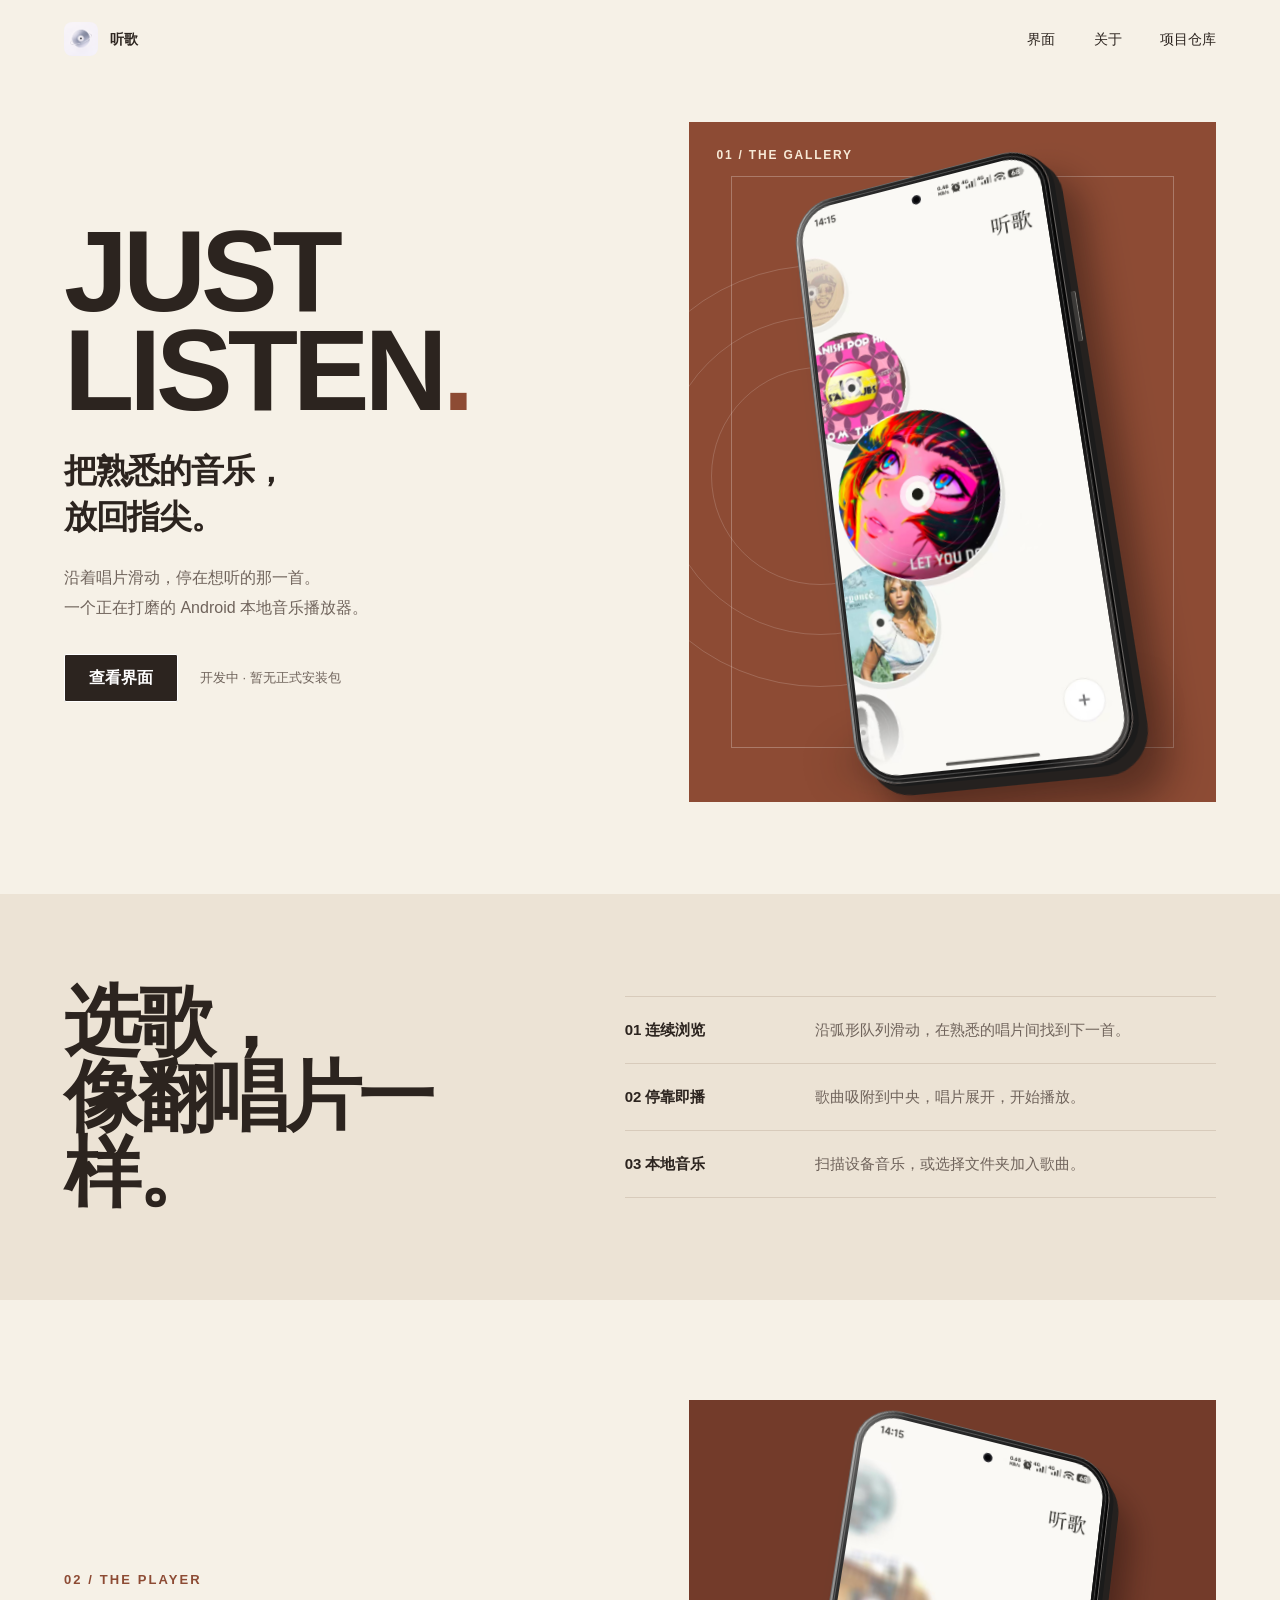
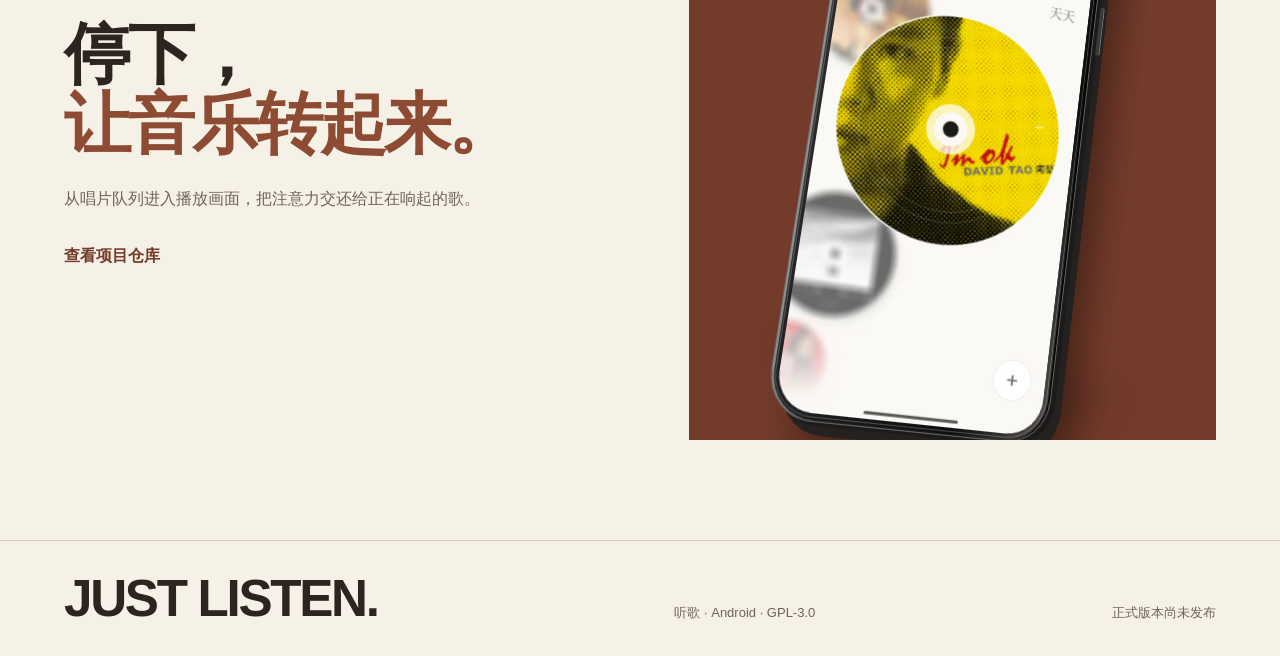
==== index.html @ ef39aa81 "Publish JUST LISTEN site" ====
<!doctype html>
<html lang="zh-CN">
<head>
  <meta charset="utf-8">
  <meta name="viewport" content="width=device-width, initial-scale=1">
  <meta name="theme-color" content="#f6f1e7">
  <meta name="description" content="听歌，一款用唱片挑选本地音乐的 Android 播放器。">
  <title>听歌 — JUST LISTEN</title>
  <link rel="icon" href="icon.png">
  <link rel="stylesheet" href="hermes.css">
</head>
<body>
  <a class="skip-link" href="#main">跳转到正文</a>
  <header class="header">
    <a class="brand" href="#top" aria-label="听歌，返回顶部"><img src="icon.png" alt="" width="34" height="34"><span>听歌</span></a>
    <nav aria-label="页面导航"><a href="#screens">界面</a><a href="#about">关于</a><a href="https://github.com/Frrrrrranz/JustListen" target="_blank" rel="noopener noreferrer">项目仓库</a></nav>
  </header>
  <main id="main">
    <section class="hero" id="top" aria-labelledby="hero-title">
      <div class="hero-copy">
        <h1 id="hero-title">JUST<br>LISTEN<span>.</span></h1>
        <p class="statement">把熟悉的音乐，<br>放回指尖。</p>
        <p class="description">沿着唱片滑动，停在想听的那一首。<br>一个正在打磨的 Android 本地音乐播放器。</p>
        <div class="hero-actions"><a class="button button-dark" href="#screens">查看界面</a><span>开发中 · 暂无正式安装包</span></div>
      </div>
      <div class="hero-plate" aria-label="听歌应用主页预览">
        <span class="plate-label">01 / THE GALLERY</span>
        <div class="plate-disc" aria-hidden="true"></div>
        <div class="device-stage">
          <div class="device device-home">
            <div class="device-screen"><img src="主界面无边框.jpg" alt="听歌应用主页：唱片沿屏幕左侧弧线排列" width="1220" height="2712"></div>
            <span class="device-camera" aria-hidden="true"></span>
            <span class="device-button" aria-hidden="true"></span>
          </div>
        </div>
      </div>
    </section>

    <section class="feature-strip" id="about" aria-labelledby="feature-title">
      <h2 id="feature-title">选歌，<br>像翻唱片一样。</h2>
      <div class="feature-grid">
        <p><strong>01 连续浏览</strong><span>沿弧形队列滑动，在熟悉的唱片间找到下一首。</span></p>
        <p><strong>02 停靠即播</strong><span>歌曲吸附到中央，唱片展开，开始播放。</span></p>
        <p><strong>03 本地音乐</strong><span>扫描设备音乐，或选择文件夹加入歌曲。</span></p>
      </div>
    </section>

    <section class="play-section" id="screens" aria-labelledby="play-title">
      <div class="play-copy">
        <p class="eyebrow">02 / THE PLAYER</p>
        <h2 id="play-title">停下，<span class="play-title-line">让音乐<span>转起来。</span></span></h2>
        <p>从唱片队列进入播放画面，把注意力交还给正在响起的歌。</p>
        <a class="text-link" href="https://github.com/Frrrrrranz/JustListen" target="_blank" rel="noopener noreferrer">查看项目仓库</a>
      </div>
      <div class="play-plate">
        <div class="device-stage">
          <div class="device device-play">
            <div class="device-screen"><img src="播放无边框.jpg" alt="听歌应用播放画面：中央唱片放大，背景唱片柔化" width="1220" height="2712" loading="lazy"></div>
            <span class="device-camera" aria-hidden="true"></span>
            <span class="device-button" aria-hidden="true"></span>
          </div>
        </div>
      </div>
    </section>
  </main>
  <footer><strong>JUST LISTEN.</strong><span>听歌 · Android · GPL-3.0</span><span>正式版本尚未发布</span></footer>
</body>
</html>
---- hermes.css ----
:root { color-scheme: light; --paper: #f6f1e7; --paper-dark: #ece3d5; --ink: #2c241f; --muted: #6f635b; --rust: #8d4b34; --rust-dark: #733b2a; --line: #d8cbbb; }
* { box-sizing: border-box; }
html { scroll-behavior: smooth; }
body { margin: 0; background: var(--paper); color: var(--ink); font: 16px/1.6 -apple-system, BlinkMacSystemFont, "Noto Sans SC", "Microsoft YaHei", sans-serif; }
img { max-width: 100%; }
a { color: inherit; }
a:focus-visible { outline: 3px solid var(--rust); outline-offset: 4px; }
.skip-link { position: absolute; z-index: 20; left: 16px; top: -60px; padding: 9px 14px; background: var(--ink); color: white; }
.skip-link:focus { top: 16px; }
.header { display: flex; align-items: center; justify-content: space-between; gap: 24px; max-width: 1440px; margin: auto; padding: 22px clamp(24px, 5vw, 72px); }
.brand { display: inline-flex; align-items: center; gap: 12px; font-size: 14px; font-weight: 800; letter-spacing: .03em; text-decoration: none; white-space: nowrap; }
.brand img { display: block; width: 34px; height: 34px; border-radius: 8px; }
nav { display: flex; gap: clamp(16px, 3vw, 42px); }
nav a { font-size: 14px; text-decoration: none; }
nav a:hover, .text-link:hover { text-decoration: underline; text-underline-offset: 5px; }
.hero { display: grid; grid-template-columns: minmax(0, 1fr) minmax(0, .92fr); gap: 4vw; align-items: center; max-width: 1440px; margin: auto; padding: 44px clamp(24px, 5vw, 72px) 92px; }
.eyebrow { margin: 0 0 30px; color: var(--rust); font: 750 13px/1.4 "Arial Narrow", Arial, sans-serif; letter-spacing: .16em; }
h1, h2, p { margin-top: 0; }
h1, .feature-strip h2, .play-copy h2, footer strong { font-family: "Arial Narrow", "Roboto Condensed", Impact, sans-serif; font-stretch: condensed; font-weight: 800; letter-spacing: -.045em; }
h1 { margin: 0 0 28px; font-size: clamp(72px, 9vw, 136px); line-height: .86; }
h1 span, .play-copy h2 span { color: var(--rust); }
.statement { margin-bottom: 22px; font-size: clamp(25px, 2.6vw, 39px); font-weight: 650; line-height: 1.4; letter-spacing: -.04em; }
.description { margin-bottom: 32px; color: var(--muted); line-height: 1.85; }
.hero-actions { display: flex; align-items: center; gap: 22px; flex-wrap: wrap; }
.hero-actions span { color: var(--muted); font-size: 13px; }
.button { display: inline-flex; align-items: center; justify-content: center; min-height: 48px; padding: 10px 24px; border: 1px solid currentColor; border-radius: 2px; font-weight: 700; text-decoration: none; transition: background .2s ease, color .2s ease; }
.button-dark { background: var(--ink); color: white; }
.button-dark:hover { background: var(--rust-dark); }
.hero-plate { position: relative; display: flex; align-items: center; justify-content: center; height: min(680px, 59vw); min-height: 510px; overflow: hidden; background: var(--rust); }
.hero-plate::before { content: ""; position: absolute; inset: 8%; border: 1px solid rgba(255,255,255,.26); }
.plate-label { position: absolute; top: 26px; left: 28px; z-index: 2; color: #f7e9d6; font: 700 12px "Arial Narrow", Arial, sans-serif; letter-spacing: .15em; }
.plate-disc { position: absolute; top: 21%; left: -15%; width: 80%; aspect-ratio: 1; border: 1px solid rgba(255,255,255,.17); border-radius: 50%; }
.plate-disc::before, .plate-disc::after { content: ""; position: absolute; inset: 12%; border: 1px solid rgba(255,255,255,.16); border-radius: 50%; }
.plate-disc::after { inset: 24%; }
.device-stage { position: relative; display: grid; place-items: center; width: 100%; height: 100%; perspective: 1100px; }
.device-stage::after { content: ""; position: absolute; right: 12%; bottom: 7%; width: 60%; height: 6%; border-radius: 50%; background: rgba(25, 12, 9, .34); filter: blur(20px); transform: rotate(-12deg); }
.device { position: relative; z-index: 1; width: min(65%, 280px); aspect-ratio: 0.459; padding: 7px; border: 1px solid #696664; border-radius: 44px; background: linear-gradient(105deg, #777674 0%, #2d2d2d 12%, #0e0e0e 78%, #555250 100%); box-shadow: inset 2px 0 1px rgba(255,255,255,.5), inset -2px 0 1px #050505, 5px 3px 0 #1b1b1b, 12px 12px 0 #25211f, 28px 36px 35px rgba(25,12,9,.44); transform-style: preserve-3d; }
.device::before { content: ""; position: absolute; inset: 3px; border: 1px solid rgba(255,255,255,.22); border-radius: 40px; pointer-events: none; }
.device-home { transform: rotateX(7deg) rotateY(-17deg) rotateZ(-8deg); }
.device-play { transform: rotateX(7deg) rotateY(16deg) rotateZ(8deg); }
.device-screen { width: 100%; height: 100%; overflow: hidden; border-radius: 36px; background: #faf9f6; }
.device-screen img { display: block; width: 100%; height: 100%; object-fit: cover; }
.device-camera { position: absolute; top: 20px; left: 50%; width: 10px; height: 10px; border: 2px solid #202126; border-radius: 50%; background: #050508; box-shadow: 0 0 0 1px rgba(255,255,255,.18); transform: translateX(-50%); }
.device-button { position: absolute; top: 26%; right: -9px; width: 4px; height: 51px; border-radius: 0 2px 2px 0; background: #3c3a38; box-shadow: 1px 0 0 #7e7b77; }
.feature-strip { display: grid; grid-template-columns: .9fr 1.1fr; gap: clamp(28px, 6vw, 100px); padding: 90px max(clamp(24px, 5vw, 72px), calc((100vw - 1296px) / 2)); background: var(--paper-dark); }
.feature-strip h2 { margin: 0; font-size: clamp(55px, 6vw, 94px); line-height: .98; }
.feature-grid { display: grid; gap: 0; align-self: center; }
.feature-grid p { display: grid; grid-template-columns: 170px 1fr; gap: 20px; margin: 0; padding: 21px 0; border-top: 1px solid var(--line); }
.feature-grid p:last-child { border-bottom: 1px solid var(--line); }
.feature-grid strong { font-size: 15px; }
.feature-grid span { color: var(--muted); font-size: 15px; }
.play-section { display: grid; grid-template-columns: minmax(0, 1fr) minmax(0, .92fr); gap: 4vw; align-items: center; max-width: 1440px; margin: auto; padding: 100px clamp(24px, 5vw, 72px); }
.play-copy h2 { margin-bottom: 24px; font-size: clamp(42px, 5.2vw, 76px); line-height: 1.06; }
.play-title-line { display: block; white-space: nowrap; }
.play-copy p:not(.eyebrow) { max-width: 26em; margin-bottom: 30px; color: var(--muted); line-height: 1.85; }
.text-link { color: var(--rust-dark); font-weight: 700; text-decoration: none; }
.play-plate { display: flex; justify-content: center; align-items: center; height: min(640px, 57vw); min-height: 480px; overflow: hidden; background: var(--rust-dark); }
.play-plate .device-stage::after { right: 21%; transform: rotate(11deg); }
footer { display: flex; align-items: end; justify-content: space-between; gap: 24px; padding: 32px clamp(24px, 5vw, 72px); border-top: 1px solid var(--line); }
footer strong { font-size: clamp(36px, 4vw, 60px); line-height: 1; }
footer span { color: var(--muted); font-size: 13px; }
@media (max-width: 960px) {
  .hero { grid-template-columns: 1fr 1fr; gap: 26px; }
  h1 { font-size: clamp(66px, 9vw, 92px); }
  .device { width: min(60%, 260px); }
  .feature-strip { display: block; }
  .feature-grid { margin-top: 36px; }
  .play-section { grid-template-columns: 1fr 1fr; }
}
@media (max-width: 700px) {
  .header { padding-top: 16px; padding-bottom: 16px; }
  .brand { font-size: 12px; gap: 8px; }
  .brand img { width: 30px; height: 30px; }
  nav { gap: 14px; }
  nav a { font-size: 12px; }
  nav a:nth-child(2) { display: none; }
  .hero { display: flex; flex-direction: column; align-items: stretch; gap: 42px; padding-top: 48px; padding-bottom: 60px; }
  h1 { font-size: clamp(70px, 15vw, 110px); }
  .eyebrow { margin-bottom: 25px; }
  .description br { display: none; }
  .hero-plate { height: 540px; min-height: 0; }
  .device { width: min(62%, 245px); }
  .hero-plate .device-stage { transform: translateY(42px); }
  .feature-strip { padding-top: 68px; padding-bottom: 68px; }
  .feature-strip h2 { font-size: clamp(55px, 12vw, 85px); }
  .feature-grid p { grid-template-columns: 1fr; gap: 5px; }
  .play-section { display: flex; flex-direction: column; align-items: stretch; gap: 40px; padding-top: 72px; padding-bottom: 72px; }
  .play-copy h2 { font-size: clamp(36px, 10vw, 60px); }
  .play-plate { height: 540px; min-height: 0; }
  footer { display: grid; grid-template-columns: 1fr 1fr; align-items: end; }
  footer strong { grid-column: 1 / -1; }
}
@media (max-width: 400px) { nav a:nth-child(1) { display: none; } h1 { font-size: 68px; } .play-plate { height: 480px; } }
@media (prefers-reduced-motion: reduce) { html { scroll-behavior: auto; } *, *::before, *::after { transition-duration: .01ms !important; animation-duration: .01ms !important; } }
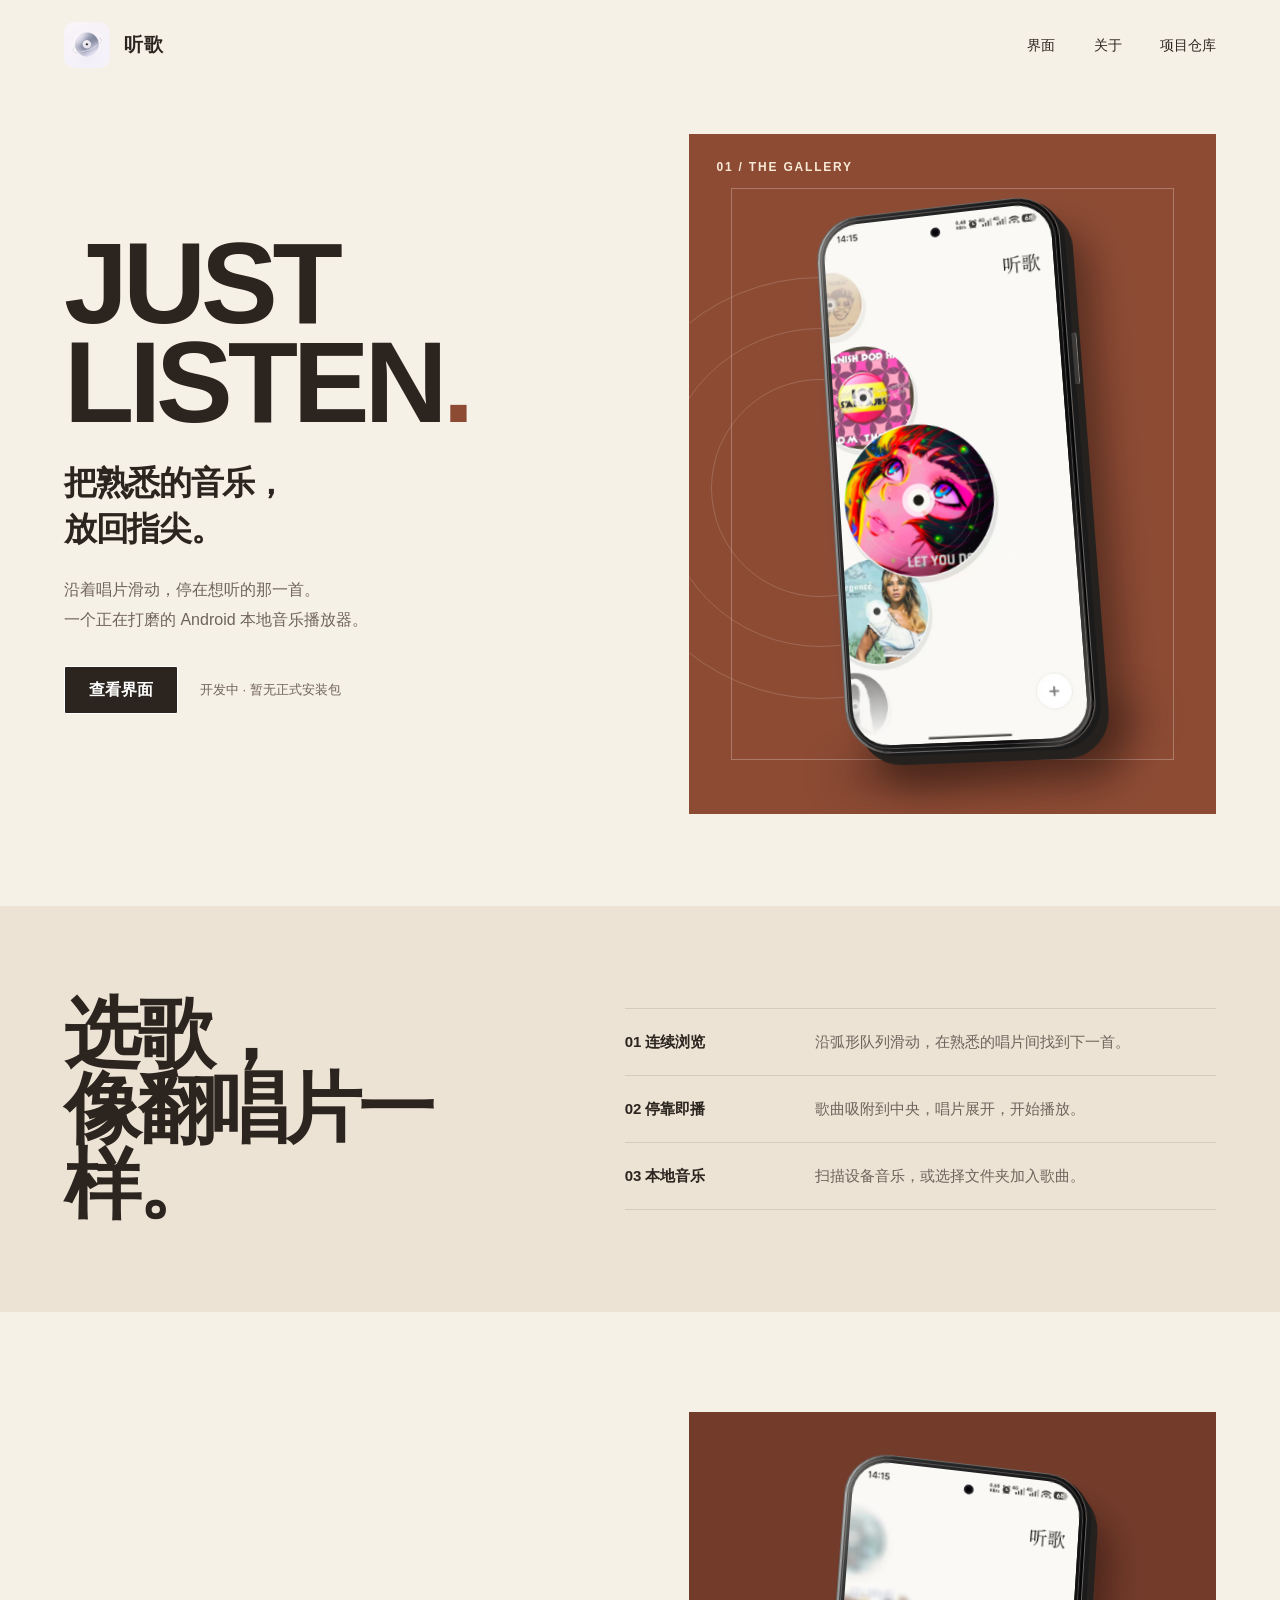
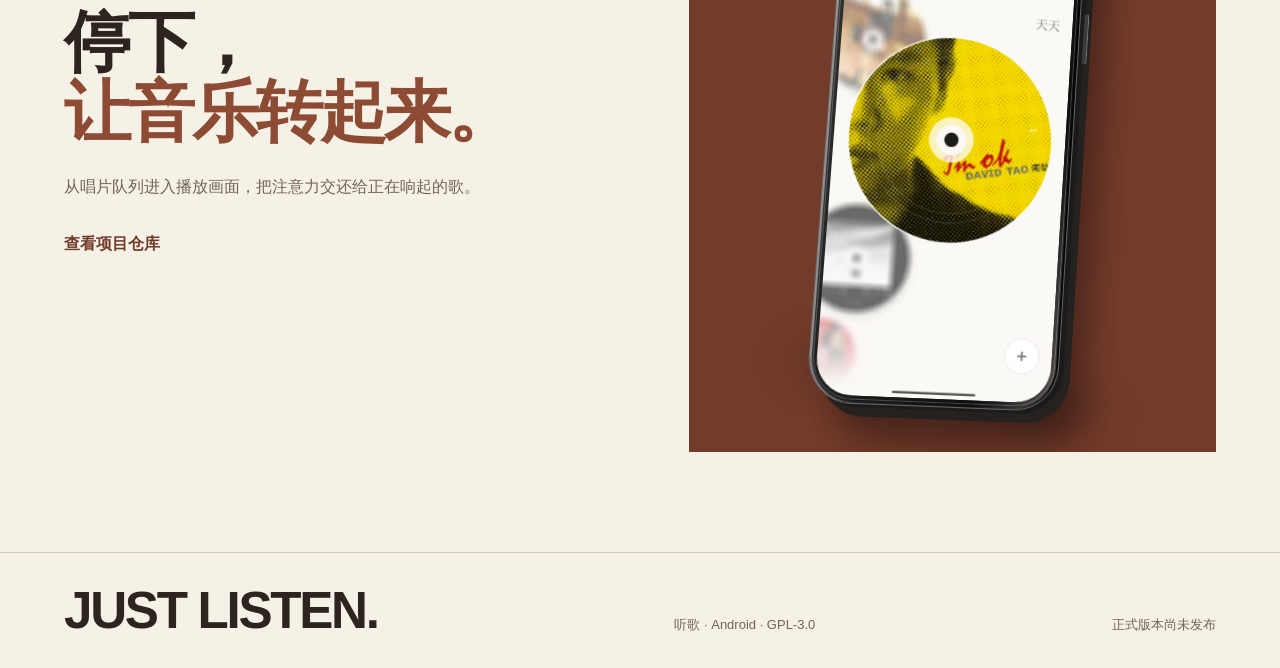
==== commit 04b234ed: "Refine phone mockups and header branding" ====
--- a/index.html
+++ b/index.html
@@ -12,7 +12,7 @@
 <body>
   <a class="skip-link" href="#main">跳转到正文</a>
   <header class="header">
-    <a class="brand" href="#top" aria-label="听歌，返回顶部"><img src="icon.png" alt="" width="34" height="34"><span>听歌</span></a>
+    <a class="brand" href="#top" aria-label="听歌，返回顶部"><img src="icon.png" alt="" width="46" height="46"><span>听歌</span></a>
     <nav aria-label="页面导航"><a href="#screens">界面</a><a href="#about">关于</a><a href="https://github.com/Frrrrrranz/JustListen" target="_blank" rel="noopener noreferrer">项目仓库</a></nav>
   </header>
   <main id="main">
@@ -47,7 +47,6 @@
 
     <section class="play-section" id="screens" aria-labelledby="play-title">
       <div class="play-copy">
-        <p class="eyebrow">02 / THE PLAYER</p>
         <h2 id="play-title">停下，<span class="play-title-line">让音乐<span>转起来。</span></span></h2>
         <p>从唱片队列进入播放画面，把注意力交还给正在响起的歌。</p>
         <a class="text-link" href="https://github.com/Frrrrrranz/JustListen" target="_blank" rel="noopener noreferrer">查看项目仓库</a>
--- a/hermes.css
+++ b/hermes.css
@@ -8,8 +8,8 @@
 .skip-link { position: absolute; z-index: 20; left: 16px; top: -60px; padding: 9px 14px; background: var(--ink); color: white; }
 .skip-link:focus { top: 16px; }
 .header { display: flex; align-items: center; justify-content: space-between; gap: 24px; max-width: 1440px; margin: auto; padding: 22px clamp(24px, 5vw, 72px); }
-.brand { display: inline-flex; align-items: center; gap: 12px; font-size: 14px; font-weight: 800; letter-spacing: .03em; text-decoration: none; white-space: nowrap; }
-.brand img { display: block; width: 34px; height: 34px; border-radius: 8px; }
+.brand { display: inline-flex; align-items: center; gap: 14px; font-size: 19px; font-weight: 800; letter-spacing: .03em; text-decoration: none; white-space: nowrap; }
+.brand img { display: block; width: 46px; height: 46px; border-radius: 10px; }
 nav { display: flex; gap: clamp(16px, 3vw, 42px); }
 nav a { font-size: 14px; text-decoration: none; }
 nav a:hover, .text-link:hover { text-decoration: underline; text-underline-offset: 5px; }
@@ -34,10 +34,10 @@
 .plate-disc::after { inset: 24%; }
 .device-stage { position: relative; display: grid; place-items: center; width: 100%; height: 100%; perspective: 1100px; }
 .device-stage::after { content: ""; position: absolute; right: 12%; bottom: 7%; width: 60%; height: 6%; border-radius: 50%; background: rgba(25, 12, 9, .34); filter: blur(20px); transform: rotate(-12deg); }
-.device { position: relative; z-index: 1; width: min(65%, 280px); aspect-ratio: 0.459; padding: 7px; border: 1px solid #696664; border-radius: 44px; background: linear-gradient(105deg, #777674 0%, #2d2d2d 12%, #0e0e0e 78%, #555250 100%); box-shadow: inset 2px 0 1px rgba(255,255,255,.5), inset -2px 0 1px #050505, 5px 3px 0 #1b1b1b, 12px 12px 0 #25211f, 28px 36px 35px rgba(25,12,9,.44); transform-style: preserve-3d; }
+.device { position: relative; z-index: 1; width: min(56%, 250px); aspect-ratio: 0.459; padding: 7px; border: 1px solid #696664; border-radius: 44px; background: linear-gradient(105deg, #777674 0%, #2d2d2d 12%, #0e0e0e 78%, #555250 100%); box-shadow: inset 2px 0 1px rgba(255,255,255,.5), inset -2px 0 1px #050505, 5px 3px 0 #1b1b1b, 12px 12px 0 #25211f, 28px 36px 35px rgba(25,12,9,.44); transform-style: preserve-3d; }
 .device::before { content: ""; position: absolute; inset: 3px; border: 1px solid rgba(255,255,255,.22); border-radius: 40px; pointer-events: none; }
-.device-home { transform: rotateX(7deg) rotateY(-17deg) rotateZ(-8deg); }
-.device-play { transform: rotateX(7deg) rotateY(16deg) rotateZ(8deg); }
+.device-home { transform: rotateX(3deg) rotateY(-9deg) rotateZ(-4deg); }
+.device-play { transform: rotateX(3deg) rotateY(9deg) rotateZ(4deg); }
 .device-screen { width: 100%; height: 100%; overflow: hidden; border-radius: 36px; background: #faf9f6; }
 .device-screen img { display: block; width: 100%; height: 100%; object-fit: cover; }
 .device-camera { position: absolute; top: 20px; left: 50%; width: 10px; height: 10px; border: 2px solid #202126; border-radius: 50%; background: #050508; box-shadow: 0 0 0 1px rgba(255,255,255,.18); transform: translateX(-50%); }
@@ -62,15 +62,15 @@
 @media (max-width: 960px) {
   .hero { grid-template-columns: 1fr 1fr; gap: 26px; }
   h1 { font-size: clamp(66px, 9vw, 92px); }
-  .device { width: min(60%, 260px); }
+  .device { width: min(58%, 230px); }
   .feature-strip { display: block; }
   .feature-grid { margin-top: 36px; }
   .play-section { grid-template-columns: 1fr 1fr; }
 }
 @media (max-width: 700px) {
   .header { padding-top: 16px; padding-bottom: 16px; }
-  .brand { font-size: 12px; gap: 8px; }
-  .brand img { width: 30px; height: 30px; }
+  .brand { font-size: 16px; gap: 10px; }
+  .brand img { width: 40px; height: 40px; }
   nav { gap: 14px; }
   nav a { font-size: 12px; }
   nav a:nth-child(2) { display: none; }
@@ -79,8 +79,7 @@
   .eyebrow { margin-bottom: 25px; }
   .description br { display: none; }
   .hero-plate { height: 540px; min-height: 0; }
-  .device { width: min(62%, 245px); }
-  .hero-plate .device-stage { transform: translateY(42px); }
+  .device { width: min(58%, 220px); }
   .feature-strip { padding-top: 68px; padding-bottom: 68px; }
   .feature-strip h2 { font-size: clamp(55px, 12vw, 85px); }
   .feature-grid p { grid-template-columns: 1fr; gap: 5px; }
@@ -90,5 +89,5 @@
   footer { display: grid; grid-template-columns: 1fr 1fr; align-items: end; }
   footer strong { grid-column: 1 / -1; }
 }
-@media (max-width: 400px) { nav a:nth-child(1) { display: none; } h1 { font-size: 68px; } .play-plate { height: 480px; } }
+@media (max-width: 400px) { nav a:nth-child(1) { display: none; } h1 { font-size: 68px; } .device { width: min(54%, 195px); } .play-plate { height: 480px; } }
 @media (prefers-reduced-motion: reduce) { html { scroll-behavior: auto; } *, *::before, *::after { transition-duration: .01ms !important; animation-duration: .01ms !important; } }
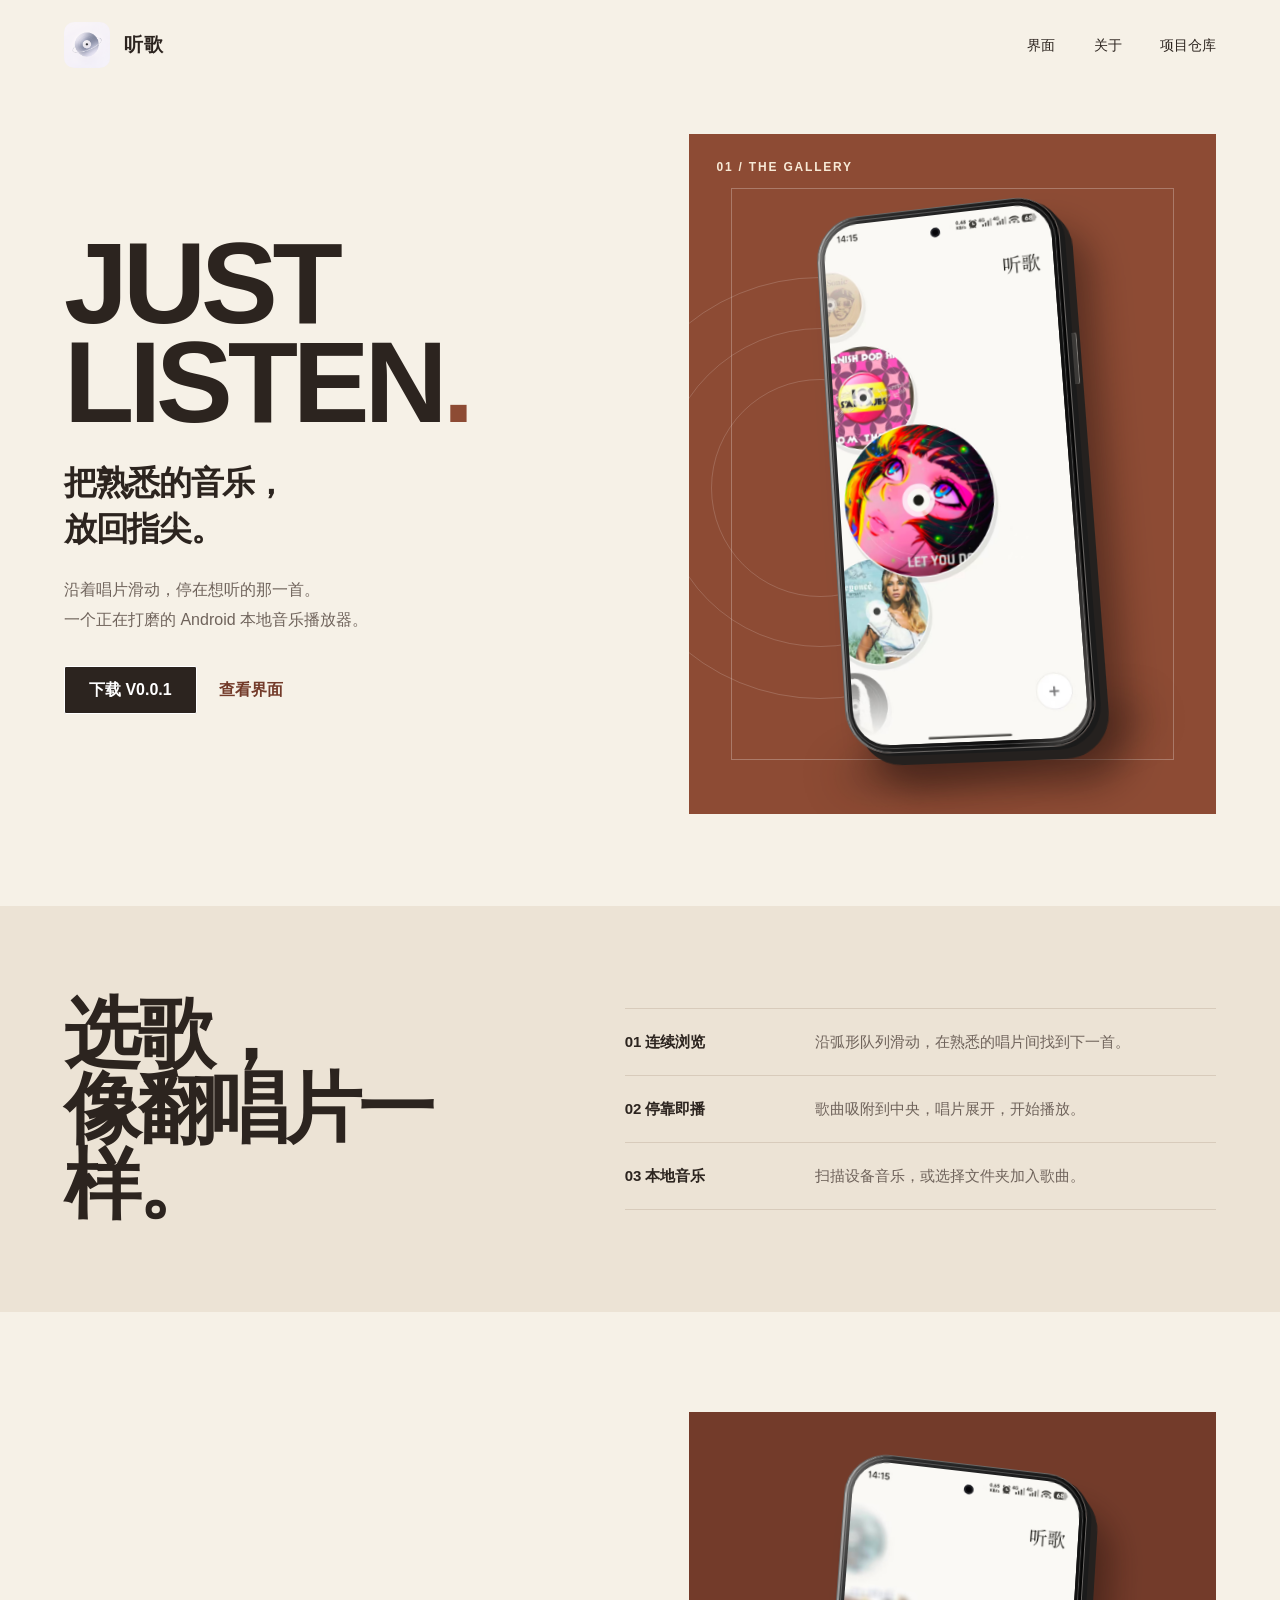
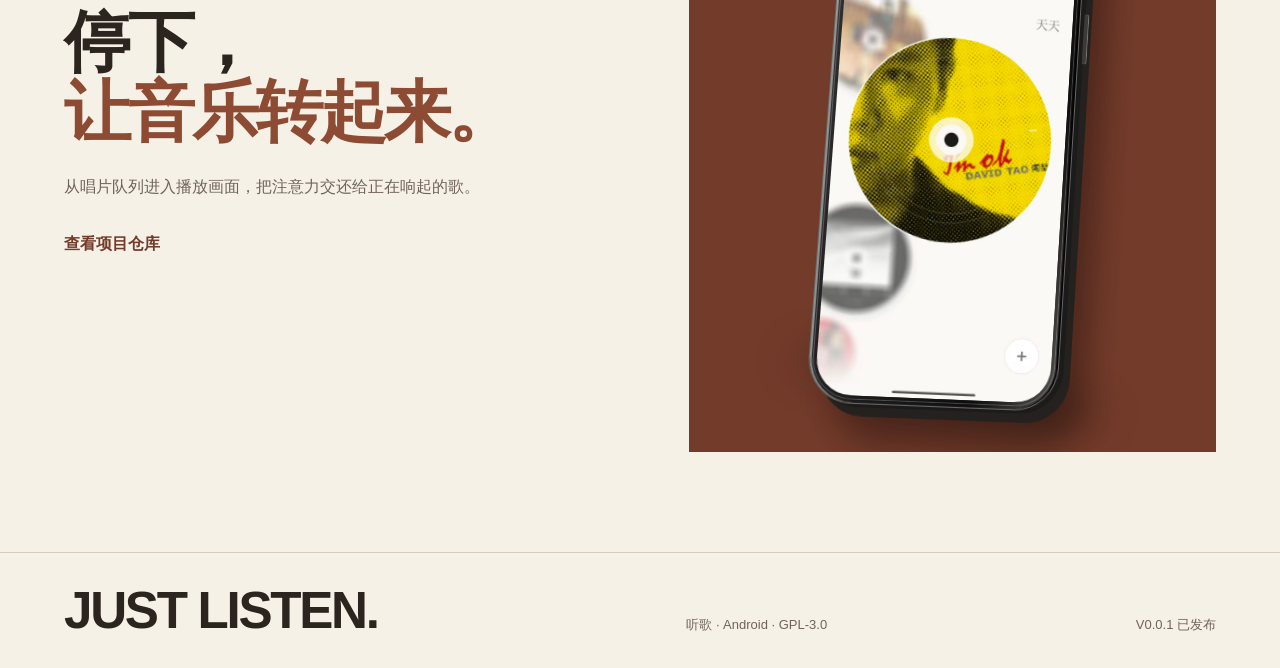
==== commit a4a64ec8: "Add V0.0.1 download link" ====
--- a/index.html
+++ b/index.html
@@ -21,7 +21,7 @@
         <h1 id="hero-title">JUST<br>LISTEN<span>.</span></h1>
         <p class="statement">把熟悉的音乐，<br>放回指尖。</p>
         <p class="description">沿着唱片滑动，停在想听的那一首。<br>一个正在打磨的 Android 本地音乐播放器。</p>
-        <div class="hero-actions"><a class="button button-dark" href="#screens">查看界面</a><span>开发中 · 暂无正式安装包</span></div>
+        <div class="hero-actions"><a class="button button-dark" href="https://github.com/Frrrrrranz/JustListen/releases/tag/V0.0.1">下载 V0.0.1</a><a class="text-link" href="#screens">查看界面</a></div>
       </div>
       <div class="hero-plate" aria-label="听歌应用主页预览">
         <span class="plate-label">01 / THE GALLERY</span>
@@ -62,6 +62,6 @@
       </div>
     </section>
   </main>
-  <footer><strong>JUST LISTEN.</strong><span>听歌 · Android · GPL-3.0</span><span>正式版本尚未发布</span></footer>
+  <footer><strong>JUST LISTEN.</strong><span>听歌 · Android · GPL-3.0</span><span>V0.0.1 已发布</span></footer>
 </body>
 </html>
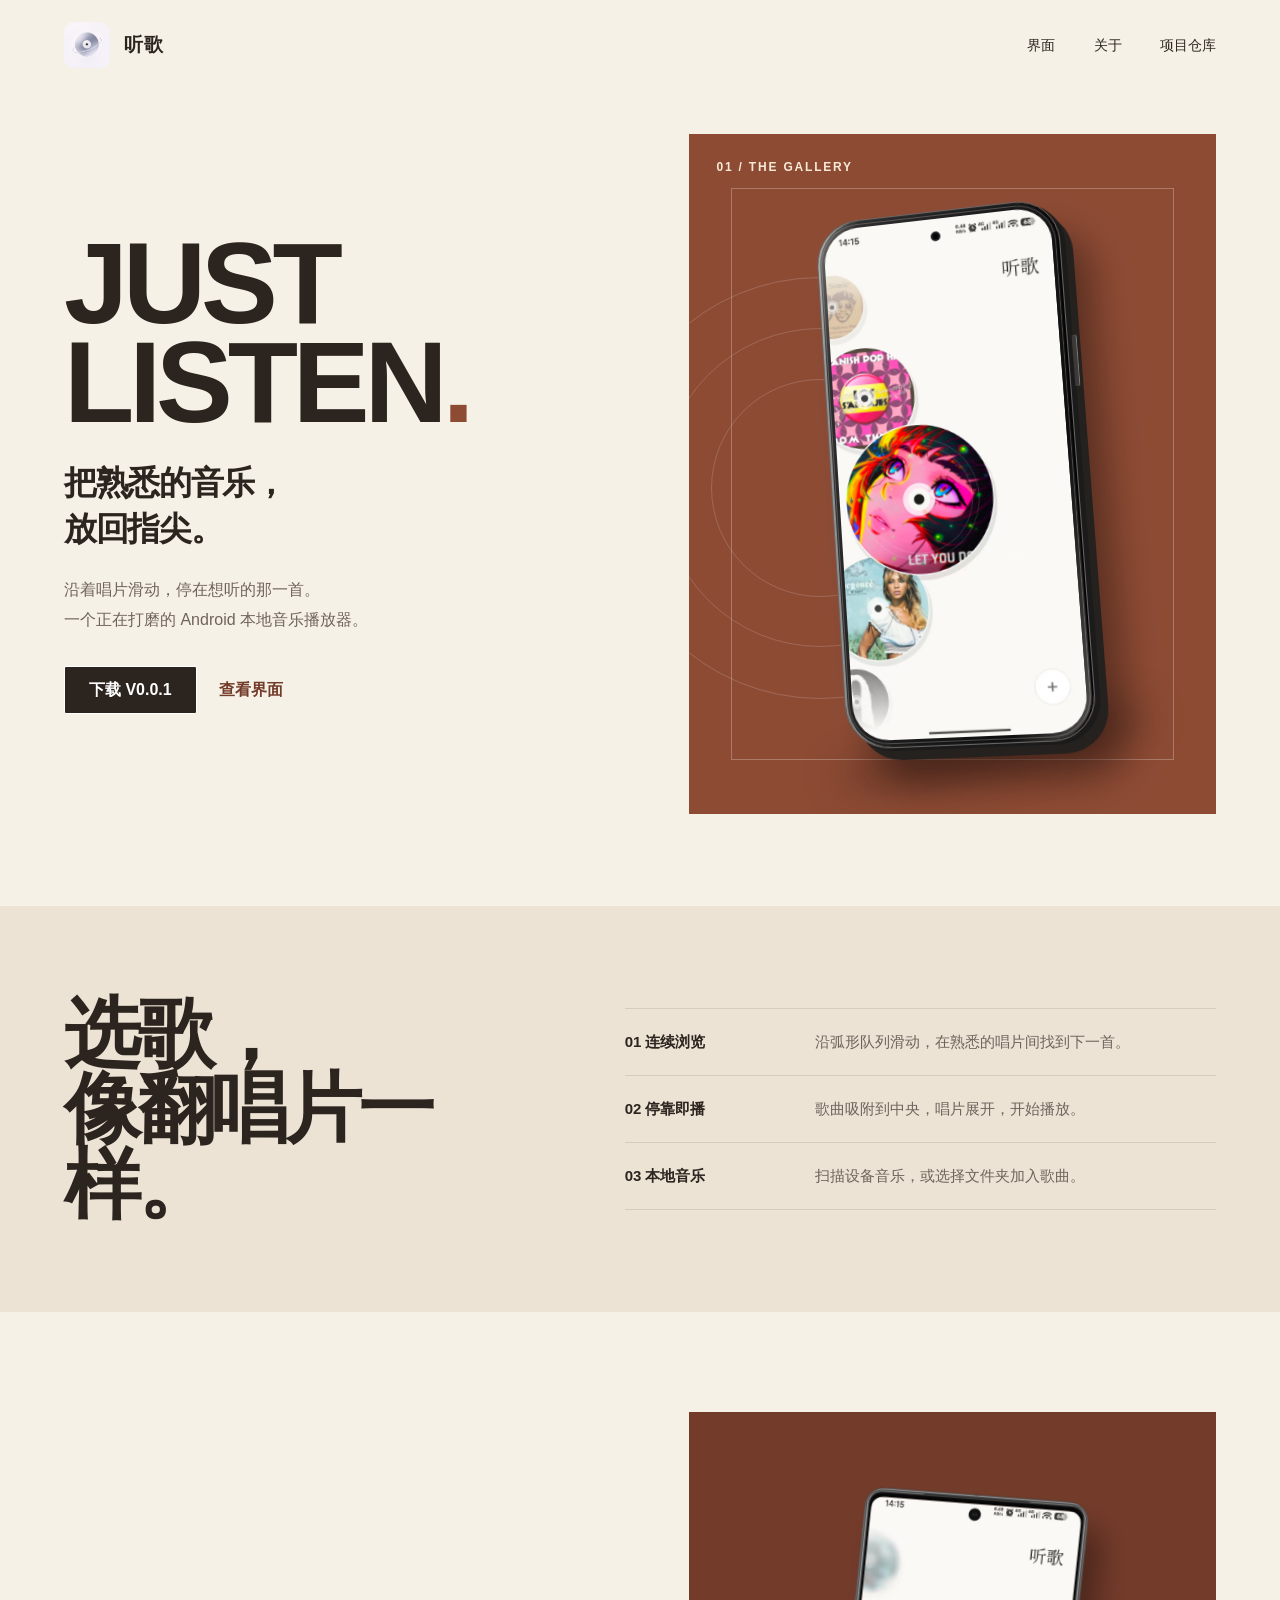
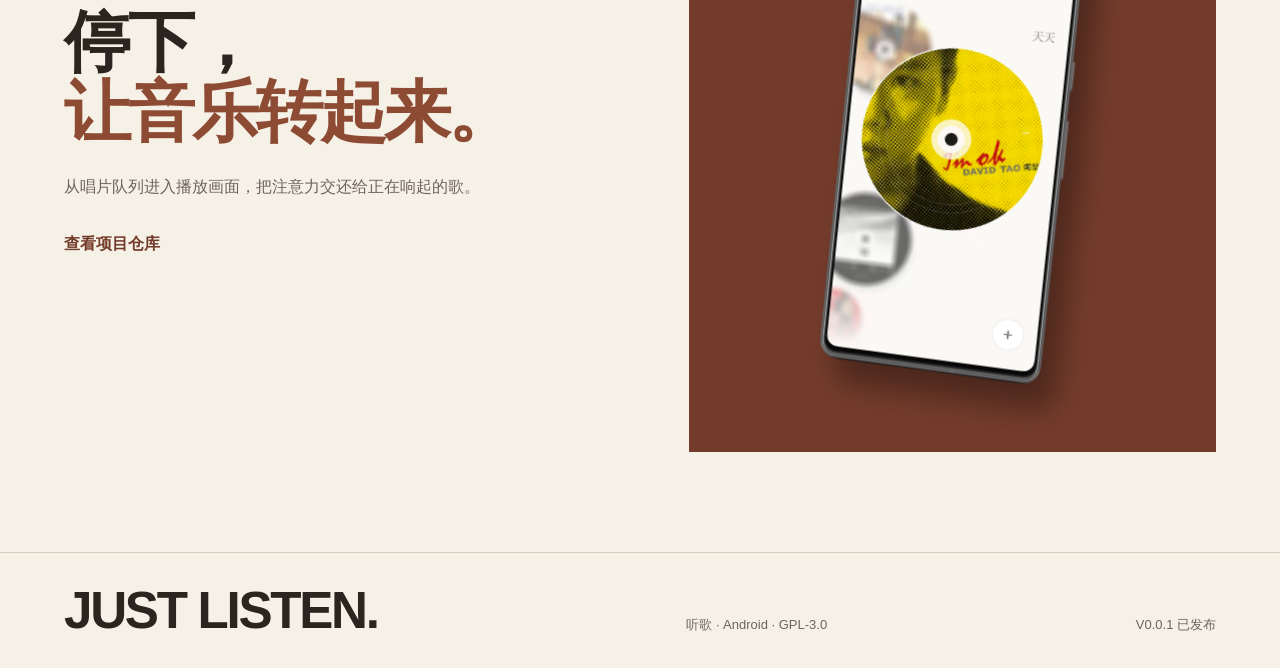
==== commit 4a7ef4f4: "Show playback in Pixel 7 Pro frame" ====
--- a/index.html
+++ b/index.html
@@ -52,12 +52,9 @@
         <a class="text-link" href="https://github.com/Frrrrrranz/JustListen" target="_blank" rel="noopener noreferrer">查看项目仓库</a>
       </div>
       <div class="play-plate">
-        <div class="device-stage">
-          <div class="device device-play">
-            <div class="device-screen"><img src="播放无边框.jpg" alt="听歌应用播放画面：中央唱片放大，背景唱片柔化" width="1220" height="2712" loading="lazy"></div>
-            <span class="device-camera" aria-hidden="true"></span>
-            <span class="device-button" aria-hidden="true"></span>
-          </div>
+        <div class="pixel-phone">
+          <div class="pixel-phone-screen"><img src="播放无边框.jpg" alt="听歌应用播放画面：中央唱片放大，背景唱片柔化" width="1220" height="2712" loading="lazy"></div>
+          <img class="pixel-phone-frame" src="assets/pixel-7-pro-obsidian.png" alt="" width="600" height="1301" loading="lazy">
         </div>
       </div>
     </section>
--- a/hermes.css
+++ b/hermes.css
@@ -34,12 +34,11 @@
 .plate-disc::after { inset: 24%; }
 .device-stage { position: relative; display: grid; place-items: center; width: 100%; height: 100%; perspective: 1100px; }
 .device-stage::after { content: ""; position: absolute; right: 12%; bottom: 7%; width: 60%; height: 6%; border-radius: 50%; background: rgba(25, 12, 9, .34); filter: blur(20px); transform: rotate(-12deg); }
-.device { position: relative; z-index: 1; width: min(56%, 250px); aspect-ratio: 0.459; padding: 7px; border: 1px solid #696664; border-radius: 44px; background: linear-gradient(105deg, #777674 0%, #2d2d2d 12%, #0e0e0e 78%, #555250 100%); box-shadow: inset 2px 0 1px rgba(255,255,255,.5), inset -2px 0 1px #050505, 5px 3px 0 #1b1b1b, 12px 12px 0 #25211f, 28px 36px 35px rgba(25,12,9,.44); transform-style: preserve-3d; }
+.device { position: relative; z-index: 1; width: min(56%, 250px); padding: 7px; border: 1px solid #696664; border-radius: 44px; background: linear-gradient(105deg, #777674 0%, #2d2d2d 12%, #0e0e0e 78%, #555250 100%); box-shadow: inset 2px 0 1px rgba(255,255,255,.5), inset -2px 0 1px #050505, 5px 3px 0 #1b1b1b, 12px 12px 0 #25211f, 28px 36px 35px rgba(25,12,9,.44); transform-style: preserve-3d; }
 .device::before { content: ""; position: absolute; inset: 3px; border: 1px solid rgba(255,255,255,.22); border-radius: 40px; pointer-events: none; }
 .device-home { transform: rotateX(3deg) rotateY(-9deg) rotateZ(-4deg); }
-.device-play { transform: rotateX(3deg) rotateY(9deg) rotateZ(4deg); }
-.device-screen { width: 100%; height: 100%; overflow: hidden; border-radius: 36px; background: #faf9f6; }
-.device-screen img { display: block; width: 100%; height: 100%; object-fit: cover; }
+.device-screen { width: 100%; overflow: hidden; border-radius: 36px; background: #faf9f6; }
+.device-screen img { display: block; width: 100%; height: auto; }
 .device-camera { position: absolute; top: 20px; left: 50%; width: 10px; height: 10px; border: 2px solid #202126; border-radius: 50%; background: #050508; box-shadow: 0 0 0 1px rgba(255,255,255,.18); transform: translateX(-50%); }
 .device-button { position: absolute; top: 26%; right: -9px; width: 4px; height: 51px; border-radius: 0 2px 2px 0; background: #3c3a38; box-shadow: 1px 0 0 #7e7b77; }
 .feature-strip { display: grid; grid-template-columns: .9fr 1.1fr; gap: clamp(28px, 6vw, 100px); padding: 90px max(clamp(24px, 5vw, 72px), calc((100vw - 1296px) / 2)); background: var(--paper-dark); }
@@ -55,7 +54,10 @@
 .play-copy p:not(.eyebrow) { max-width: 26em; margin-bottom: 30px; color: var(--muted); line-height: 1.85; }
 .text-link { color: var(--rust-dark); font-weight: 700; text-decoration: none; }
 .play-plate { display: flex; justify-content: center; align-items: center; height: min(640px, 57vw); min-height: 480px; overflow: hidden; background: var(--rust-dark); }
-.play-plate .device-stage::after { right: 21%; transform: rotate(11deg); }
+.pixel-phone { position: relative; width: min(67%, 264px); aspect-ratio: 600 / 1301; transform: perspective(1000px) rotateY(-7deg) rotateZ(6deg); filter: drop-shadow(17px 24px 14px rgba(24, 12, 10, .42)); }
+.pixel-phone-screen { position: absolute; left: 10%; top: 9.992%; width: 80%; height: 80.015%; overflow: hidden; -webkit-mask: url("assets/pixel-7-pro-display.svg") center / 100% 100% no-repeat; mask: url("assets/pixel-7-pro-display.svg") center / 100% 100% no-repeat; }
+.pixel-phone-screen img { display: block; width: 100%; height: 100%; object-fit: cover; }
+.pixel-phone-frame { position: absolute; inset: 0; display: block; width: 100%; height: 100%; pointer-events: none; }
 footer { display: flex; align-items: end; justify-content: space-between; gap: 24px; padding: 32px clamp(24px, 5vw, 72px); border-top: 1px solid var(--line); }
 footer strong { font-size: clamp(36px, 4vw, 60px); line-height: 1; }
 footer span { color: var(--muted); font-size: 13px; }
@@ -86,8 +88,9 @@
   .play-section { display: flex; flex-direction: column; align-items: stretch; gap: 40px; padding-top: 72px; padding-bottom: 72px; }
   .play-copy h2 { font-size: clamp(36px, 10vw, 60px); }
   .play-plate { height: 540px; min-height: 0; }
+  .pixel-phone { width: min(55%, 210px); }
   footer { display: grid; grid-template-columns: 1fr 1fr; align-items: end; }
   footer strong { grid-column: 1 / -1; }
 }
-@media (max-width: 400px) { nav a:nth-child(1) { display: none; } h1 { font-size: 68px; } .device { width: min(54%, 195px); } .play-plate { height: 480px; } }
+@media (max-width: 400px) { nav a:nth-child(1) { display: none; } h1 { font-size: 68px; } .device { width: min(54%, 195px); } .play-plate { height: 480px; } .pixel-phone { width: min(55%, 185px); } }
 @media (prefers-reduced-motion: reduce) { html { scroll-behavior: auto; } *, *::before, *::after { transition-duration: .01ms !important; animation-duration: .01ms !important; } }
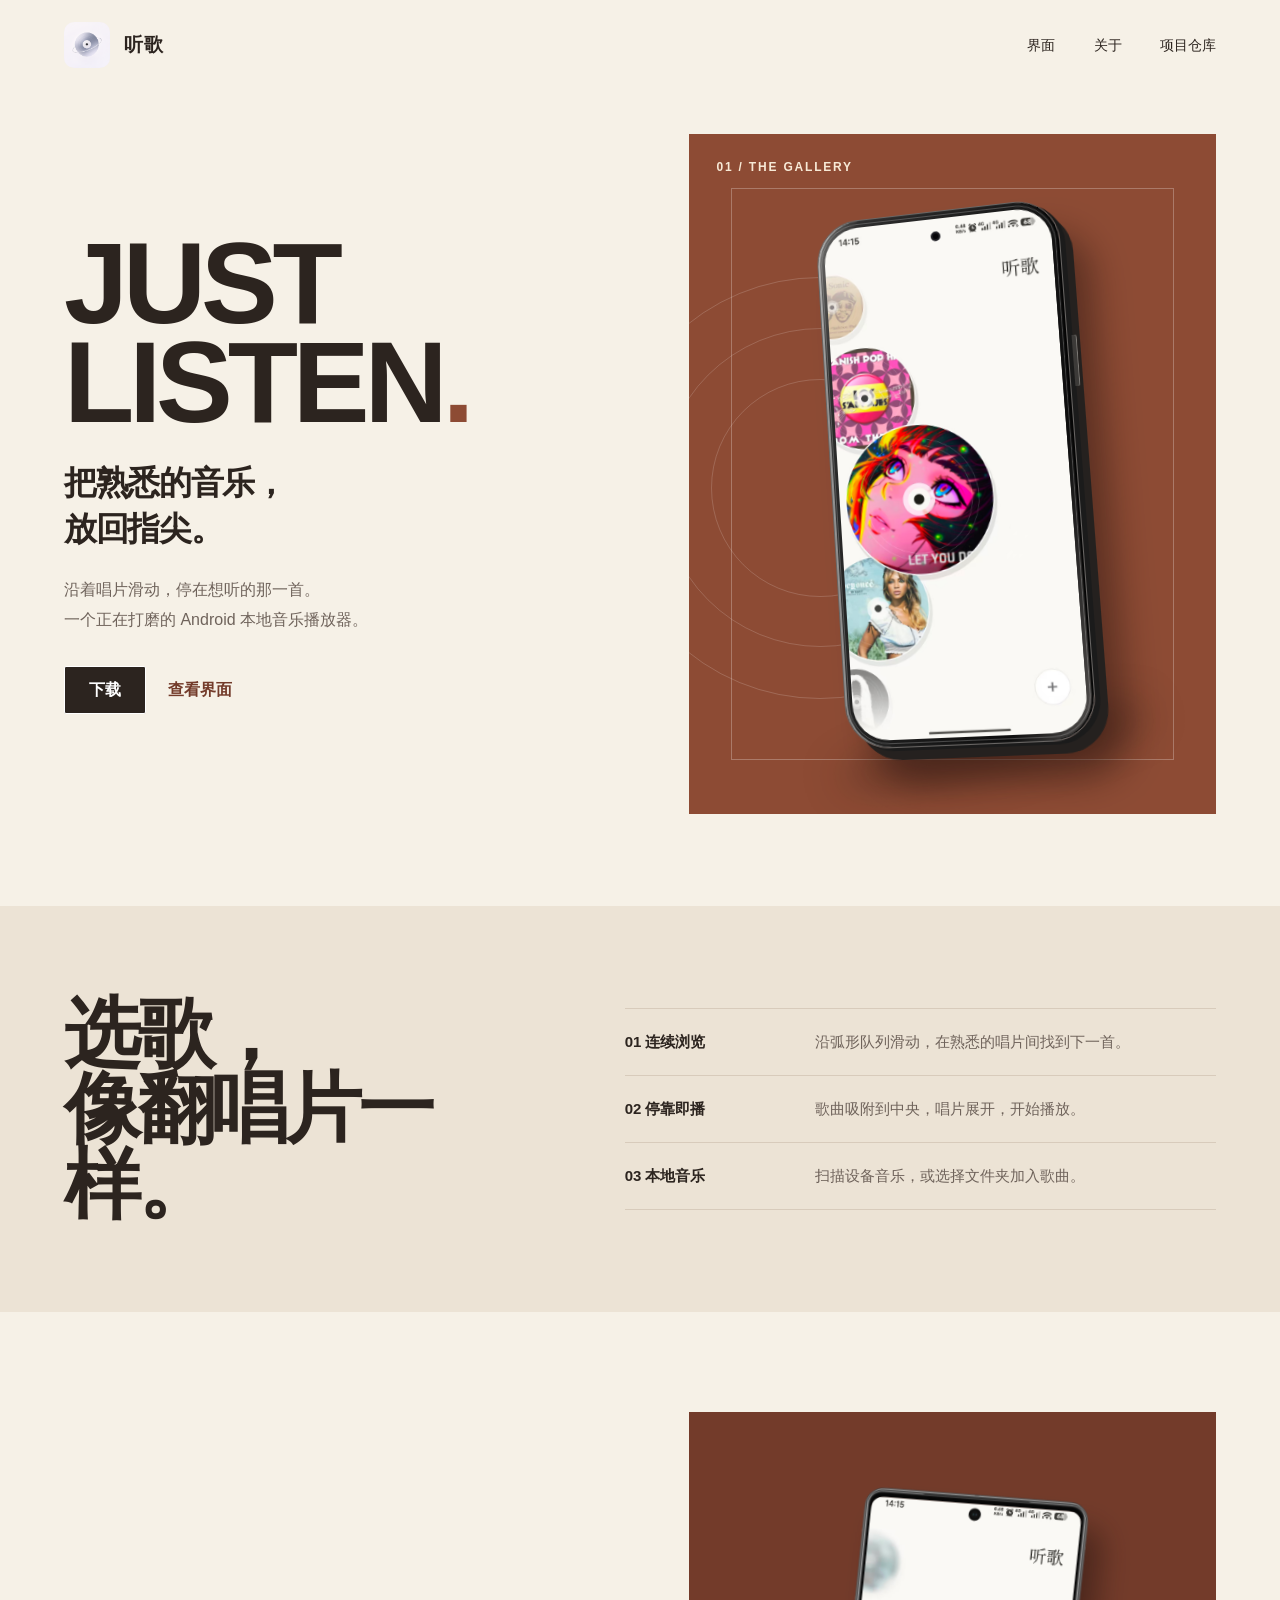
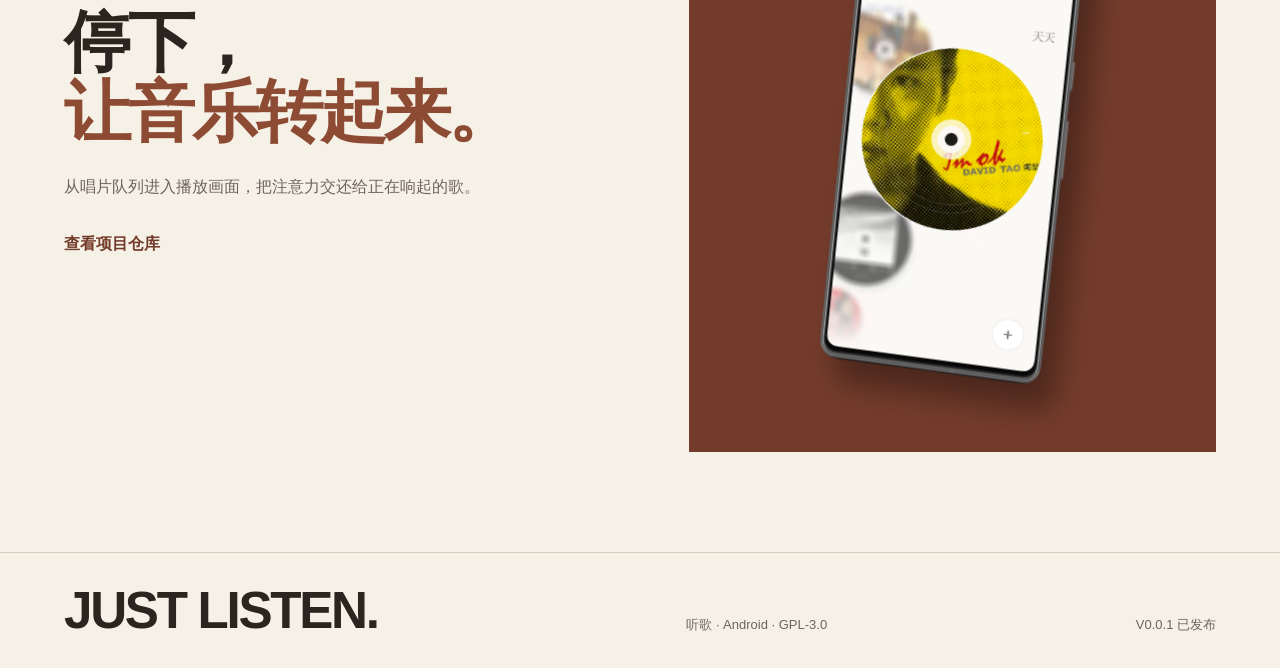
==== commit a93745b5: "Download release APK directly from landing page" ====
--- a/index.html
+++ b/index.html
@@ -7,7 +7,7 @@
   <meta name="description" content="听歌，一款用唱片挑选本地音乐的 Android 播放器。">
   <title>听歌 — JUST LISTEN</title>
   <link rel="icon" href="icon.png">
-  <link rel="stylesheet" href="hermes.css">
+  <link rel="stylesheet" href="hermes.css?v=2">
 </head>
 <body>
   <a class="skip-link" href="#main">跳转到正文</a>
@@ -21,7 +21,7 @@
         <h1 id="hero-title">JUST<br>LISTEN<span>.</span></h1>
         <p class="statement">把熟悉的音乐，<br>放回指尖。</p>
         <p class="description">沿着唱片滑动，停在想听的那一首。<br>一个正在打磨的 Android 本地音乐播放器。</p>
-        <div class="hero-actions"><a class="button button-dark" href="https://github.com/Frrrrrranz/JustListen/releases/tag/V0.0.1">下载 V0.0.1</a><a class="text-link" href="#screens">查看界面</a></div>
+        <div class="hero-actions"><a class="button button-dark" href="https://github.com/Frrrrrranz/JustListen/releases/download/V0.0.1/JustListen-V0.0.1.apk" aria-label="下载 Android 安装包">下载</a><a class="text-link" href="#screens">查看界面</a></div>
       </div>
       <div class="hero-plate" aria-label="听歌应用主页预览">
         <span class="plate-label">01 / THE GALLERY</span>
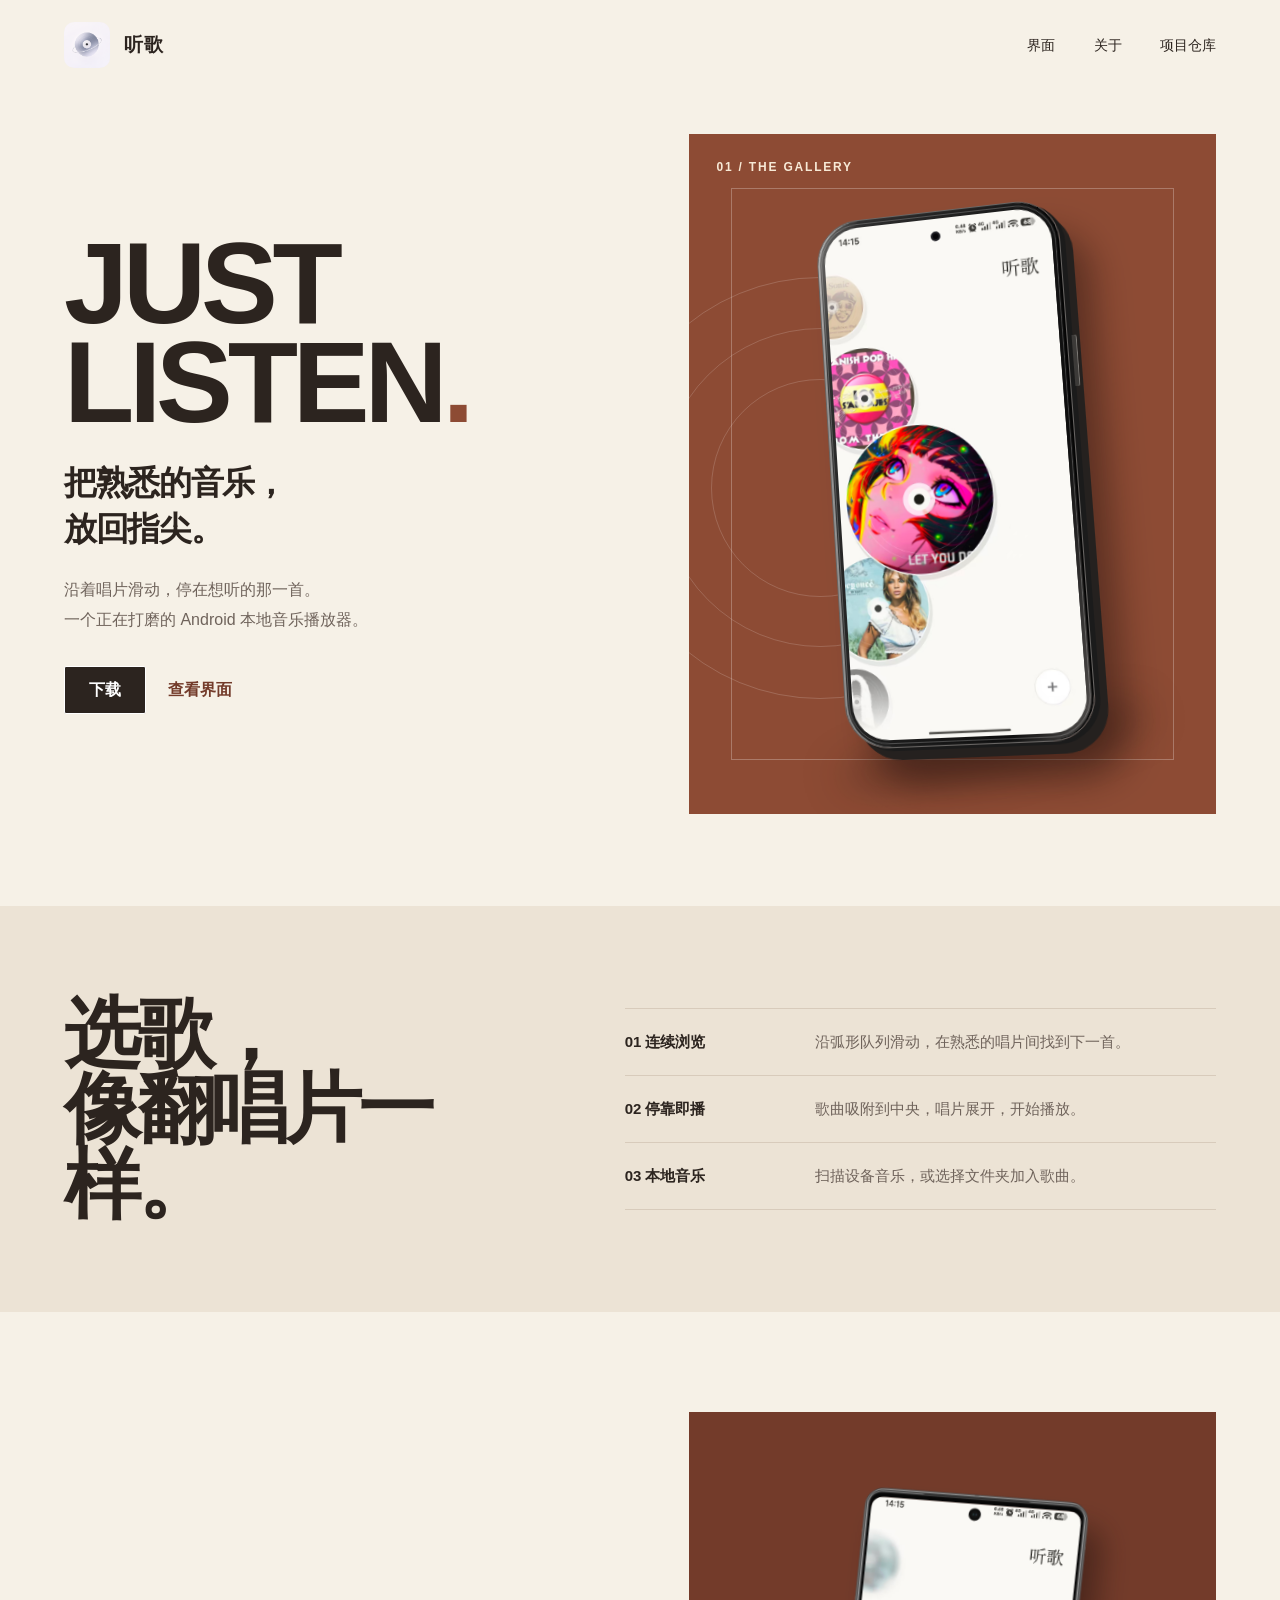
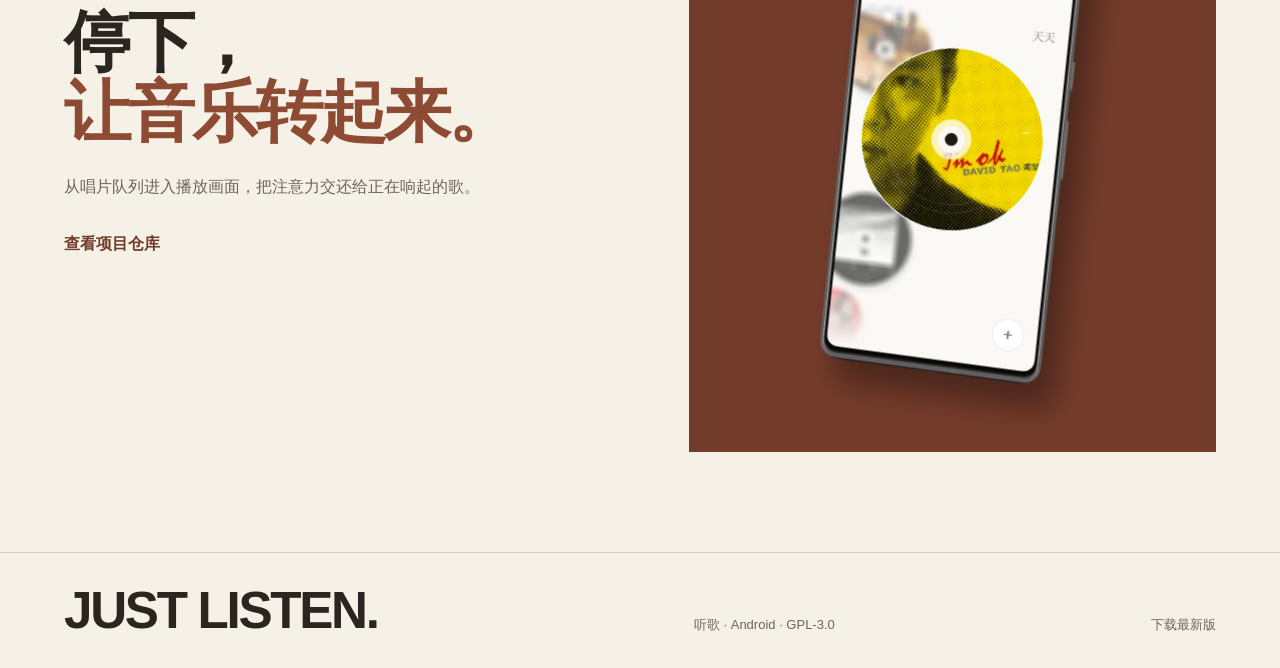
==== commit 6734da69: "fix: 更新官网为最新版安装包下载链接" ====
--- a/index.html
+++ b/index.html
@@ -21,7 +21,7 @@
         <h1 id="hero-title">JUST<br>LISTEN<span>.</span></h1>
         <p class="statement">把熟悉的音乐，<br>放回指尖。</p>
         <p class="description">沿着唱片滑动，停在想听的那一首。<br>一个正在打磨的 Android 本地音乐播放器。</p>
-        <div class="hero-actions"><a class="button button-dark" href="https://github.com/Frrrrrranz/JustListen/releases/download/V0.0.1/JustListen-V0.0.1.apk" aria-label="下载 Android 安装包">下载</a><a class="text-link" href="#screens">查看界面</a></div>
+        <div class="hero-actions"><a class="button button-dark" href="https://github.com/Frrrrrranz/JustListen/releases/latest/download/JustListen.apk" aria-label="下载 Android 安装包">下载</a><a class="text-link" href="#screens">查看界面</a></div>
       </div>
       <div class="hero-plate" aria-label="听歌应用主页预览">
         <span class="plate-label">01 / THE GALLERY</span>
@@ -59,6 +59,6 @@
       </div>
     </section>
   </main>
-  <footer><strong>JUST LISTEN.</strong><span>听歌 · Android · GPL-3.0</span><span>V0.0.1 已发布</span></footer>
+  <footer><strong>JUST LISTEN.</strong><span>听歌 · Android · GPL-3.0</span><span>下载最新版</span></footer>
 </body>
 </html>
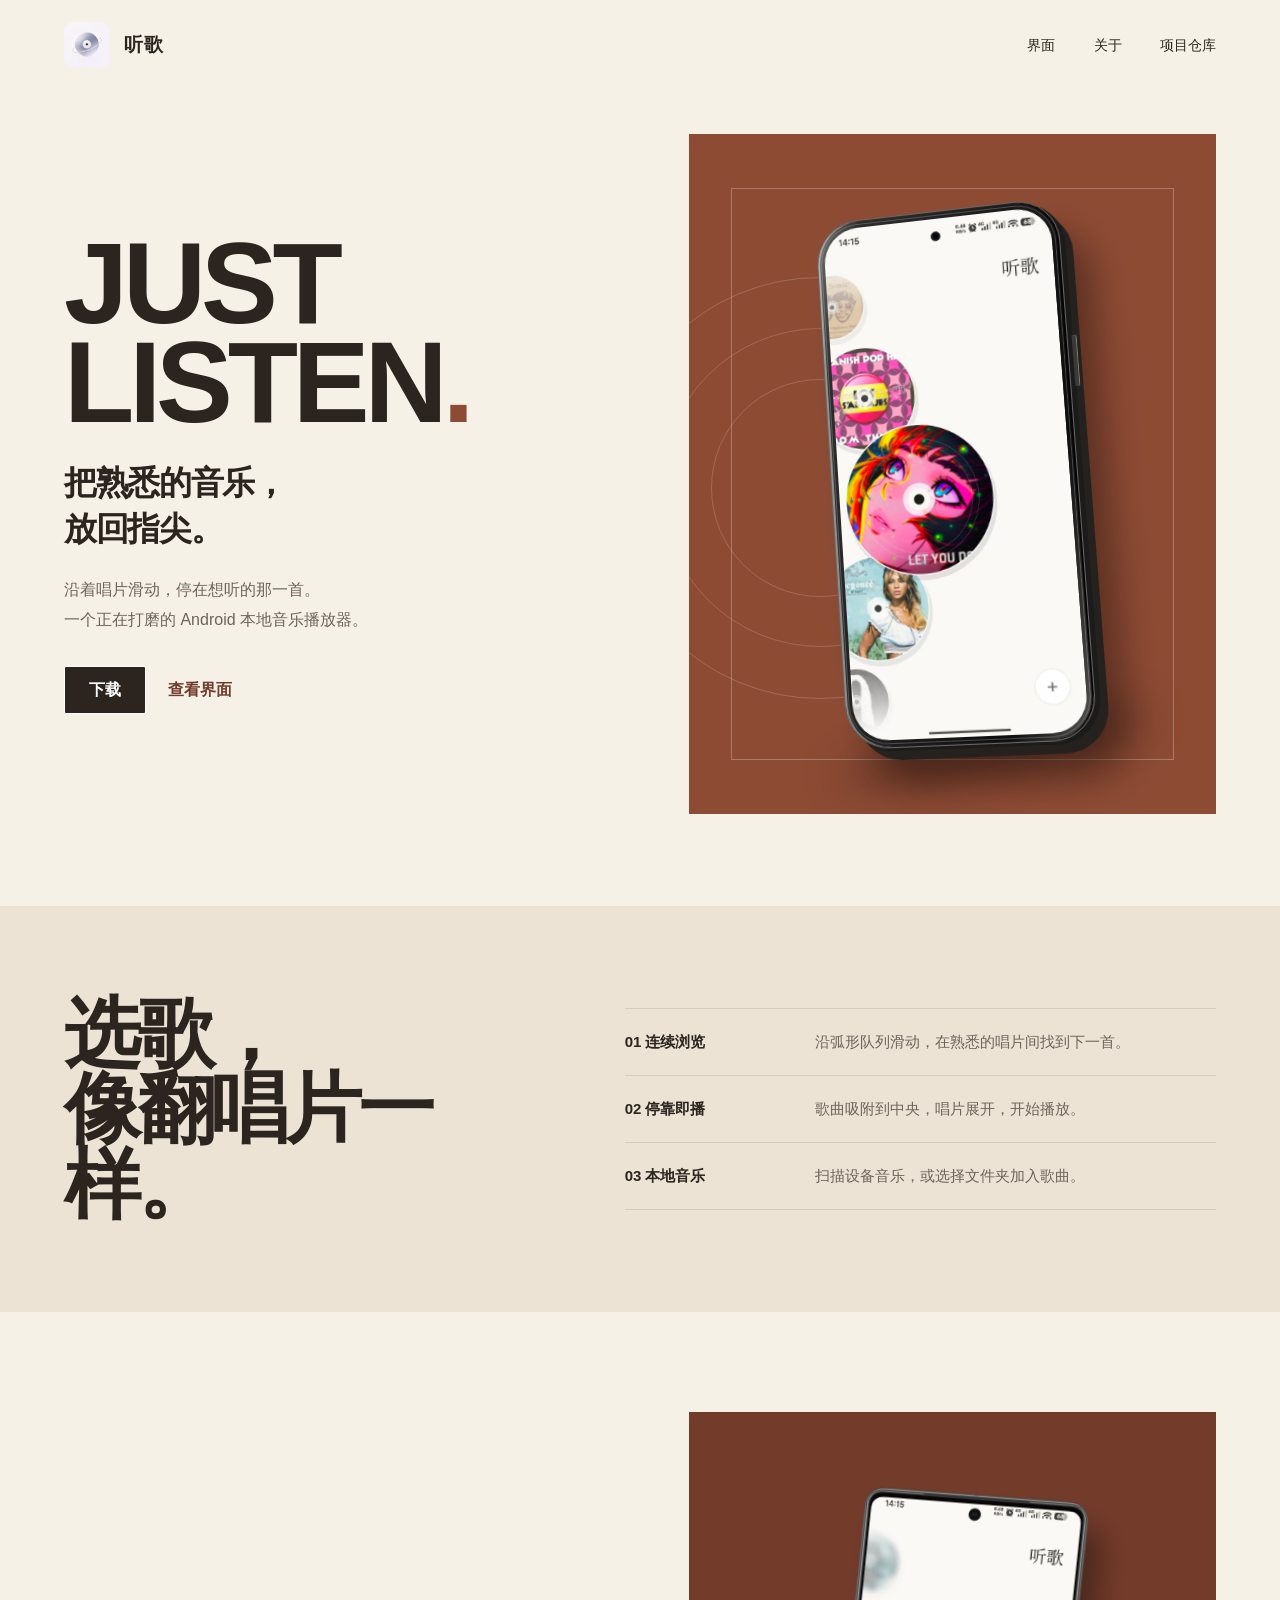
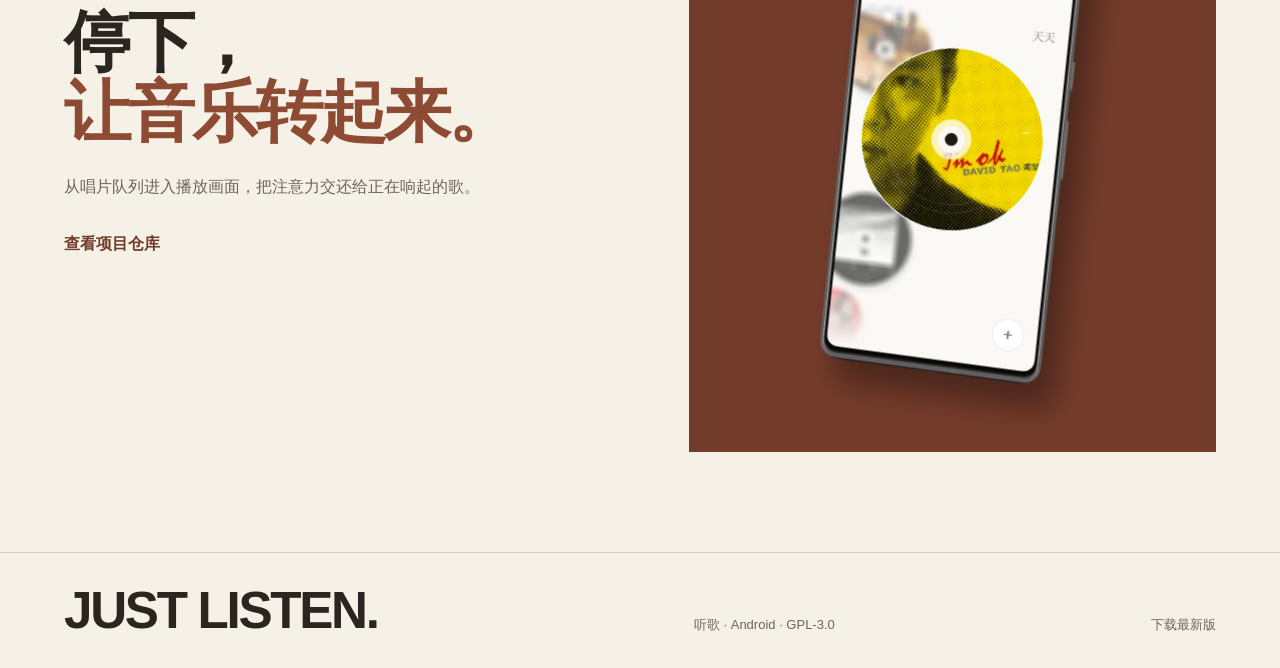
==== commit b744a7a6: "fix: 移除官网首页画廊角标" ====
--- a/index.html
+++ b/index.html
@@ -24,7 +24,6 @@
         <div class="hero-actions"><a class="button button-dark" href="https://github.com/Frrrrrranz/JustListen/releases/latest/download/JustListen.apk" aria-label="下载 Android 安装包">下载</a><a class="text-link" href="#screens">查看界面</a></div>
       </div>
       <div class="hero-plate" aria-label="听歌应用主页预览">
-        <span class="plate-label">01 / THE GALLERY</span>
         <div class="plate-disc" aria-hidden="true"></div>
         <div class="device-stage">
           <div class="device device-home">
--- a/hermes.css
+++ b/hermes.css
@@ -28,7 +28,6 @@
 .button-dark:hover { background: var(--rust-dark); }
 .hero-plate { position: relative; display: flex; align-items: center; justify-content: center; height: min(680px, 59vw); min-height: 510px; overflow: hidden; background: var(--rust); }
 .hero-plate::before { content: ""; position: absolute; inset: 8%; border: 1px solid rgba(255,255,255,.26); }
-.plate-label { position: absolute; top: 26px; left: 28px; z-index: 2; color: #f7e9d6; font: 700 12px "Arial Narrow", Arial, sans-serif; letter-spacing: .15em; }
 .plate-disc { position: absolute; top: 21%; left: -15%; width: 80%; aspect-ratio: 1; border: 1px solid rgba(255,255,255,.17); border-radius: 50%; }
 .plate-disc::before, .plate-disc::after { content: ""; position: absolute; inset: 12%; border: 1px solid rgba(255,255,255,.16); border-radius: 50%; }
 .plate-disc::after { inset: 24%; }
